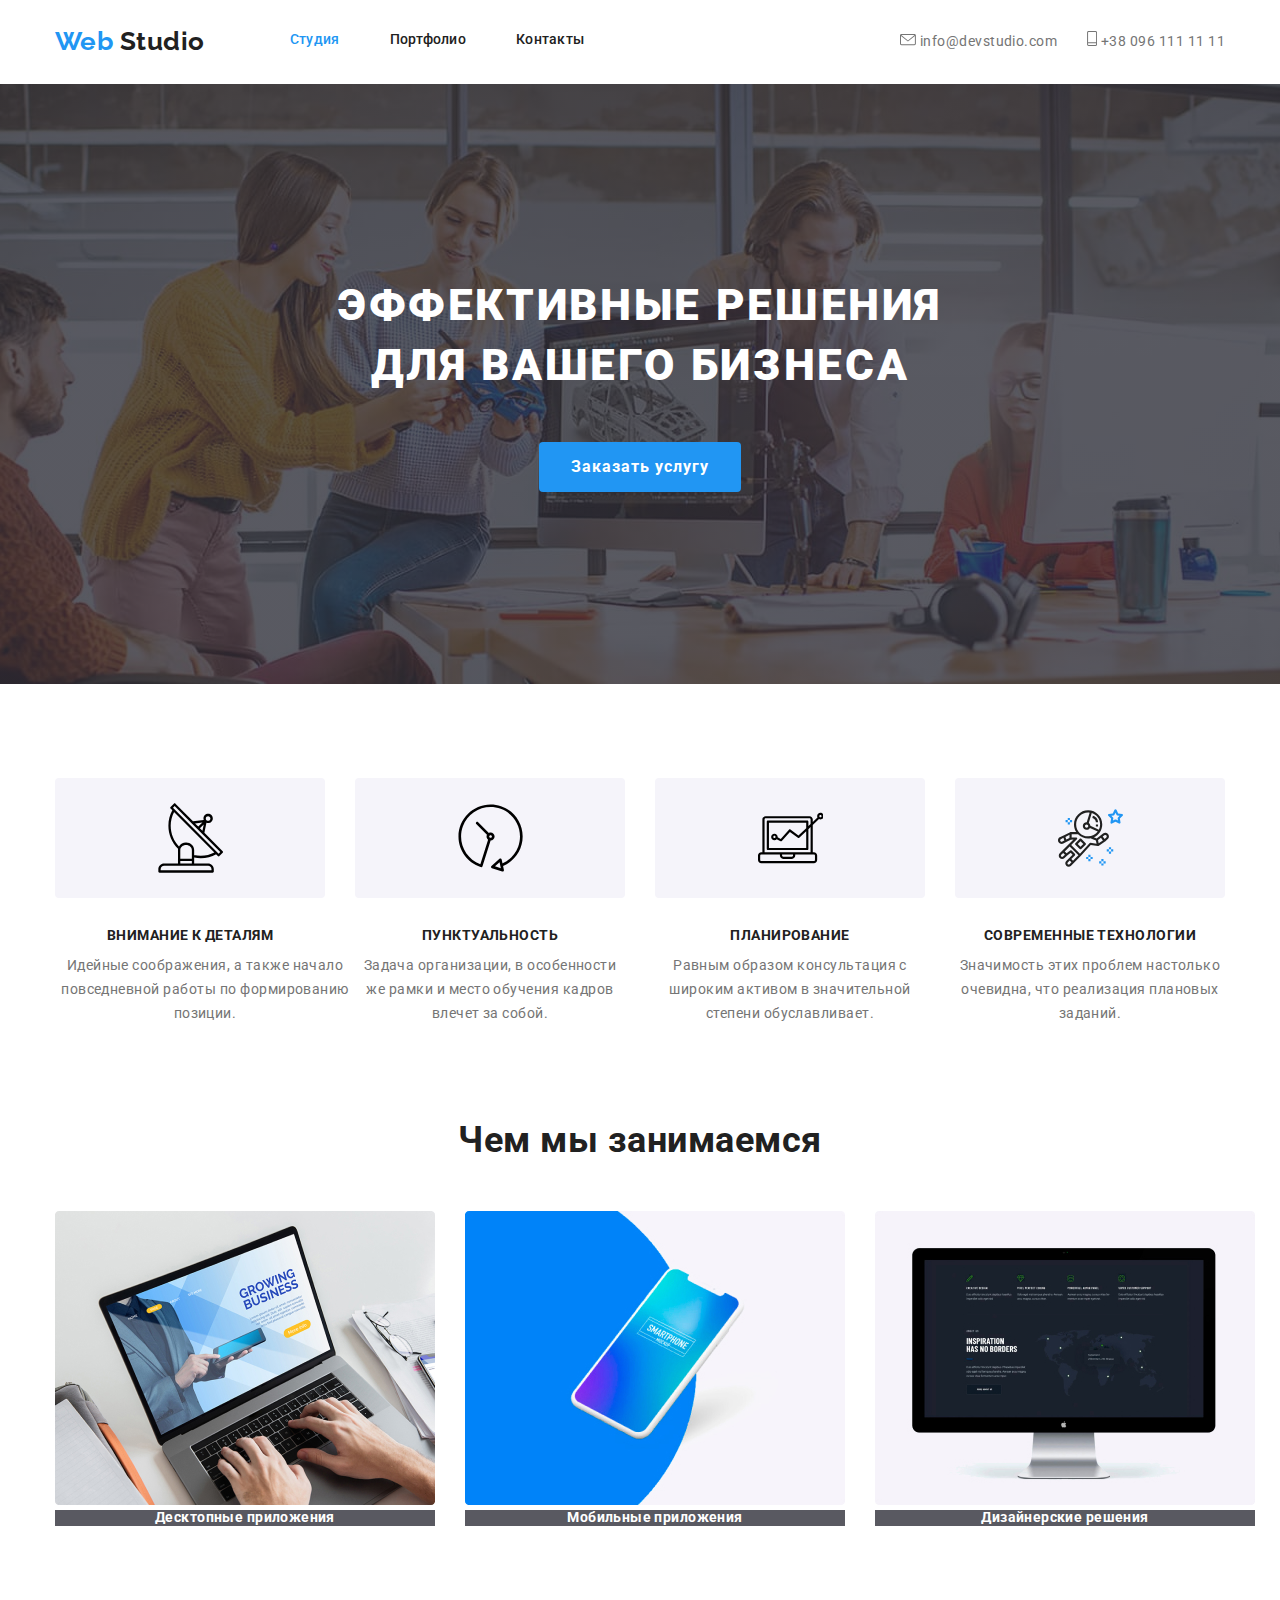
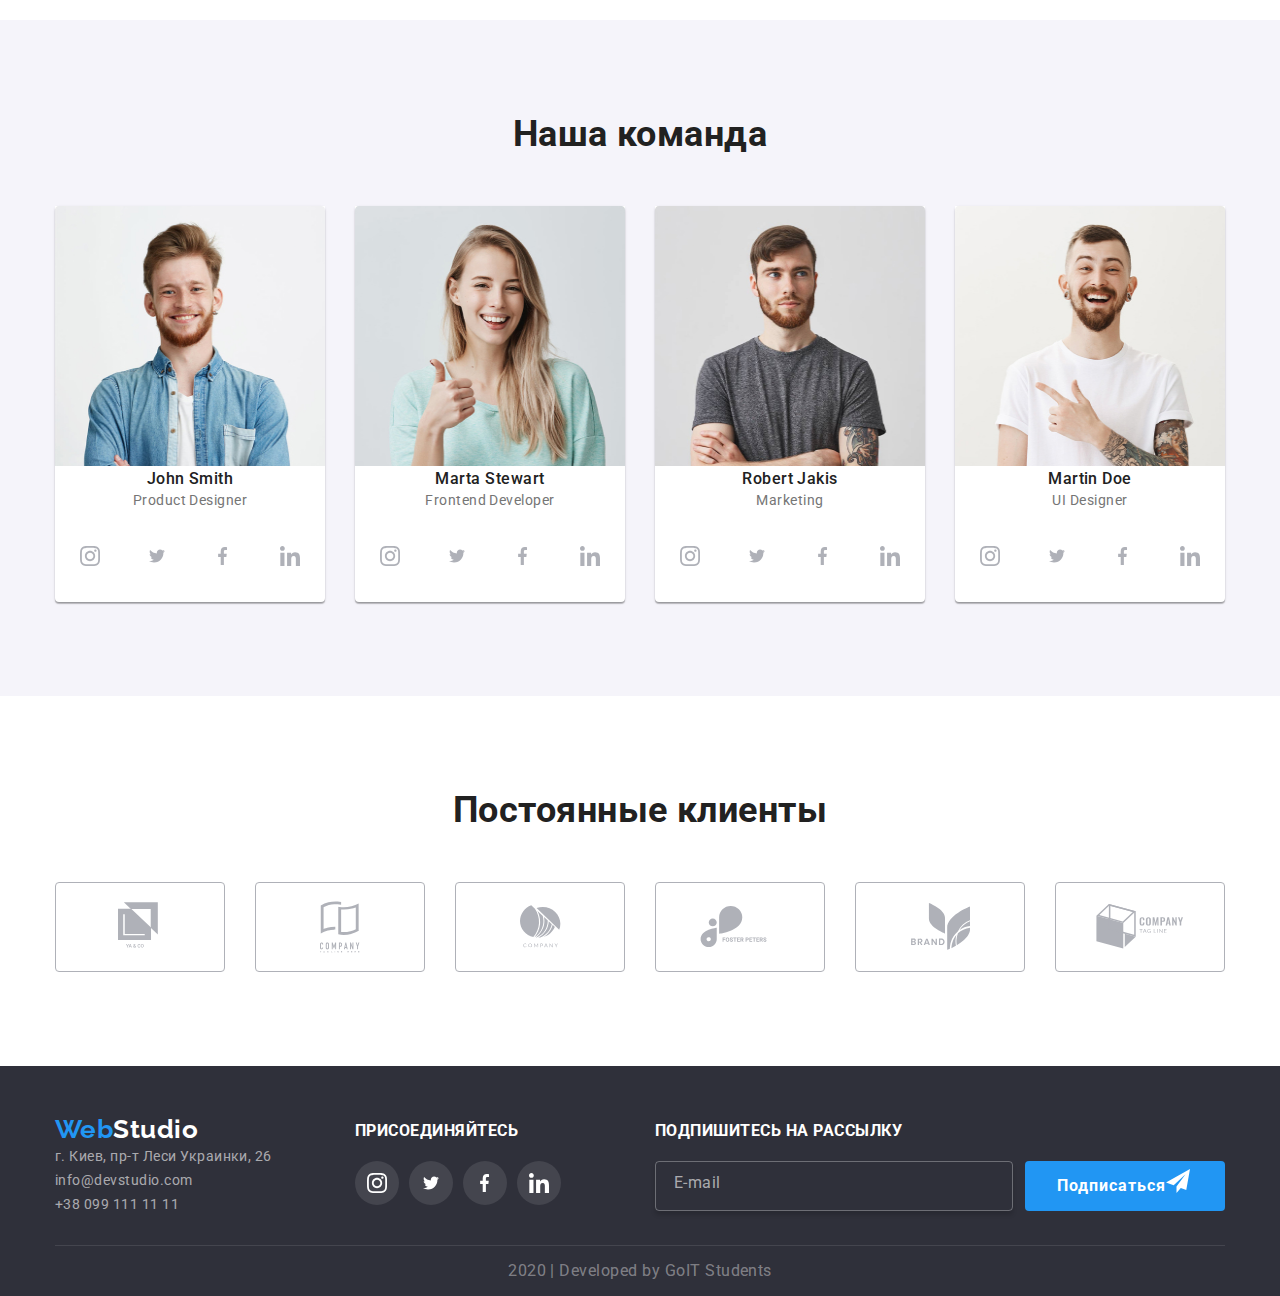
==== index.html @ c57e7f0f "copy home work_4" ====
<!DOCTYPE html>
<html lang="ru">
  <head>
    <meta charset="UTF-8" />
    <meta name="viewport" content="width=device-width, initial-scale=1.0" />
    <title>Document</title>
    <link
      href="https://fonts.googleapis.com/css2?family=Raleway&family=Roboto:wght@400;500;700;900&display=swap"
      rel="stylesheet"
    />
    <link
      rel="stylesheet"
      href="https://cdnjs.cloudflare.com/ajax/libs/modern-normalize/0.6.0/modern-normalize.min.css"
    />
    <link rel="stylesheet" href="./css/main.css" />
  </head>
  <body>
    <!--header-->
    <header class="page-header">
      <nav class="container main-nav">
        <a href="index.html" class="logo"
          ><span class="web">Web</span> Studio</a
        >
        <ul class="site-nav list">
          <li class="item"><a href="" class="link current">Студия</a></li>
          <li class="item">
            <a href="./portfolio.html" class="link">Портфолио</a>
          </li>
          <li class="item"><a href="" class="link">Контакты</a></li>
        </ul>
        <ul class="contacts-nav list">
          <li class="item">
            <a
              href="mailto:info@devstudio.com"
              class="contacts header-contacts"
            >
              <svg width="16" height="12" class="mail">
                <use href="./images/symbol-defs.svg#icon-envelope-hover"></use>
              </svg>
              info@devstudio.com</a
            >
          </li>
          <li class="item">
            <a href="tel:+380961111111" class="contacts header-contacts">
              <svg width="10" height="15" class="mail">
                <use href="./images/symbol-defs.svg#icon-Vector"></use>
              </svg>
              +38 096 111 11 11</a
            >
          </li>
        </ul>
      </nav>
    </header>

    <!--Герой-->
    <section class="hero">
      <h1 class="hero-title">
        эффективные решения <br />
        для вашего бизнеса
      </h1>
      <button type="button" class="button">Заказать услугу</button>
    </section>

    <!--наши преимущества-->
    <div class="container">
      <section class="section section-features">
        <h2 class="invisible">наши преимущества</h2>
        <ul class="feature-list list">
          <li class="item-antena">
            <div class="featureses">
              <svg class="featureses-svg" width="65" height="70">
                <use href="./images/symbol-defs.svg#icon-Vector-1"></use>
              </svg>
            </div>
            <h3 class="title">Внимание к деталям</h3>
            <p class="paragraph">
              Идейные соображения, а также начало повседневной работы по
              формированию позиции.
            </p>
          </li>
          <li class="item item-watch">
            <div class="featureses">
              <svg class="featureses-svg" width="65" height="70">
                <use href="./images/symbol-defs.svg#icon-Vector-2"></use>
              </svg>
            </div>
            <h3 class="title">Пунктуальность</h3>
            <p class="paragraph">
              Задача организации, в особенности же рамки и место обучения кадров
              влечет за собой.
            </p>
          </li>
          <li class="item item-diagram">
            <div class="featureses">
              <svg class="featureses-svg" width="65" height="70">
                <use href="./images/symbol-defs.svg#icon-Vector-3"></use>
              </svg>
            </div>
            <h3 class="title">Планирование</h3>
            <p class="paragraph">
              Равным образом консультация с широким активом в значительной
              степени обуславливает.
            </p>
          </li>
          <li class="item item-cosmonaut">
            <div class="featureses">
              <svg class="featureses-svg" width="65" height="70">
                <use href="./images/symbol-defs.svg#icon-astronaut-1"></use>
              </svg>
            </div>
            <h3 class="title">Современные технологии</h3>
            <p class="paragraph">
              Значимость этих проблем настолько очевидна, что реализация
              плановых заданий.
            </p>
          </li>
        </ul>
      </section>
    </div>

    <!--чем мы занимаемся -->
    <div class="container">
      <section class="section">
        <h2 class="section-title">Чем мы занимаемся</h2>
        <ul class="applications-list list">
          <li class="item">
            <img src="./images/img(4).jpg" alt="ноут" />
            <h3 class="title">Десктопные приложения</h3>
          </li>
          <li class="item">
            <img src="./images/box.jpg" alt="мобильный" />
            <h3 class="title">Мобильные приложения</h3>
          </li>
          <li class="item">
            <img src="./images/img(5).jpg" alt="десктоп" />
            <h3 class="title">Дизайнерские решения</h3>
          </li>
        </ul>
      </section>
    </div>

    <!--Наша команда-->
    <section class="section section-team">
      <div class="container">
        <h2 class="section-title">Наша команда</h2>
        <ul class="team-list list">
          <!--John-->
          <li class="item">
            <img
              src="./images/img.jpg"
              alt="John Smith"
              width="270"
              height="260"
            />
            <h3 class="title">John Smith</h3>
            <p class="paragraph">Product Designer</p>
            <ul class="list network">
              <li class="list">
                <a href="" class="social">
                  <svg class="social-svg" width="20" height="20">
                    <use href="./images/symbol-defs.svg#icon-instagram-2"></use>
                  </svg>
                </a>
              </li>
              <li class="list">
                <a href="" class="social">
                  <svg class="social-svg" width="20" height="16">
                    <use href="./images/symbol-defs.svg#icon-twitter-1"></use>
                  </svg>
                </a>
              </li>
              <li class="list">
                <a href="" class="social">
                  <svg class="social-svg" width="10" height="20">
                    <use href="./images/symbol-defs.svg#icon-Vector-4"></use>
                  </svg>
                </a>
              </li>
              <li class="list">
                <a href="" class="social">
                  <svg class="social-svg" width="20" height="20">
                    <use href="./images/symbol-defs.svg#icon-linkedin-1"></use>
                  </svg>
                </a>
              </li>
            </ul>
          </li>
          <!--Marta-->
          <li class="item">
            <img
              src="./images/img(1).jpg"
              class="list"
              alt="Marta Stewart"
              width="270"
              height="260"
            />
            <h3 class="title">Marta Stewart</h3>
            <p class="paragraph">Frontend Developer</p>
            <ul class="list network">
              <li class="list">
                <a href="" class="social">
                  <svg class="social-svg" width="20" height="20">
                    <use href="./images/symbol-defs.svg#icon-instagram-2"></use>
                  </svg>
                </a>
              </li>
              <li class="list">
                <a href="" class="social">
                  <svg class="social-svg" width="20" height="16">
                    <use href="./images/symbol-defs.svg#icon-twitter-1"></use>
                  </svg>
                </a>
              </li>
              <li class="list">
                <a href="" class="social">
                  <svg class="social-svg" width="10" height="20">
                    <use href="./images/symbol-defs.svg#icon-Vector-4"></use>
                  </svg>
                </a>
              </li>
              <li class="list">
                <a href="" class="social">
                  <svg class="social-svg" width="20" height="20">
                    <use href="./images/symbol-defs.svg#icon-linkedin-1"></use>
                  </svg>
                </a>
              </li>
            </ul>
          </li>
          <!--Robert-->
          <li class="item">
            <img
              src="./images/img(2).jpg"
              alt="Robert Jakis"
              width="270"
              height="260"
            />
            <h3 class="title">Robert Jakis</h3>
            <p class="paragraph">Marketing</p>
            <ul class="list network">
              <li class="list">
                <a href="" class="social">
                  <svg class="social-svg" width="20" height="20">
                    <use href="./images/symbol-defs.svg#icon-instagram-2"></use>
                  </svg>
                </a>
              </li>
              <li class="list">
                <a href="" class="social">
                  <svg class="social-svg" width="20" height="16">
                    <use href="./images/symbol-defs.svg#icon-twitter-1"></use>
                  </svg>
                </a>
              </li>
              <li class="list">
                <a href="" class="social">
                  <svg class="social-svg" width="10" height="20">
                    <use href="./images/symbol-defs.svg#icon-Vector-4"></use>
                  </svg>
                </a>
              </li>
              <li class="list">
                <a href="" class="social">
                  <svg class="social-svg" width="20" height="20">
                    <use href="./images/symbol-defs.svg#icon-linkedin-1"></use>
                  </svg>
                </a>
              </li>
            </ul>
          </li>
          <!--Martin-->
          <li class="item">
            <img
              src="./images/img(3).jpg"
              alt="Martin Doe"
              width="270"
              height="260"
            />
            <h3 class="title">Martin Doe</h3>
            <p class="paragraph">UI Designer</p>
            <ul class="list network">
              <li class="list">
                <a href="" class="social">
                  <svg class="social-svg" width="20" height="20">
                    <use href="./images/symbol-defs.svg#icon-instagram-2"></use>
                  </svg>
                </a>
              </li>
              <li class="list">
                <a href="" class="social">
                  <svg class="social-svg" width="20" height="16">
                    <use href="./images/symbol-defs.svg#icon-twitter-1"></use>
                  </svg>
                </a>
              </li>
              <li class="list">
                <a href="" class="social">
                  <svg class="social-svg" width="10" height="20">
                    <use href="./images/symbol-defs.svg#icon-Vector-4"></use>
                  </svg>
                </a>
              </li>
              <li class="list">
                <a href="" class="social">
                  <svg class="social-svg" width="20" height="20">
                    <use href="./images/symbol-defs.svg#icon-linkedin-1"></use>
                  </svg>
                </a>
              </li>
            </ul>
          </li>
        </ul>
      </div>
    </section>

    <!--Постоянные клиенты-->
    <div class="container">
      <section class="section">
        <h2 class="section-title">Постоянные клиенты</h2>
        <ul class="clients-list list">
          <li class="item">
            <a href="" class="link-clients">
              <svg class="clients-svg" width="44" height="49">
                <use href="./images/symbol-defs.svg#icon-logo-1"></use>
              </svg>
            </a>
          </li>
          <li class="item">
            <a href="" class="link-clients">
              <svg class="clients-svg" width="40" height="52">
                <use href="./images/symbol-defs.svg#icon-logo-2"></use>
              </svg>
            </a>
          </li>
          <li class="item">
            <a href="" class="link-clients">
              <svg class="clients-svg" width="41" height="43">
                <use href="./images/symbol-defs.svg#icon-logo-3"></use>
              </svg>
            </a>
          </li>
          <li class="item">
            <a href="" class="link-clients">
              <svg class="clients-svg" width="80" height="42">
                <use href="./images/symbol-defs.svg#icon-logo-4"></use>
              </svg>
            </a>
          </li>
          <li class="item">
            <a href="" class="link-clients">
              <svg class="clients-svg" width="59" height="47">
                <use href="./images/symbol-defs.svg#icon-logo-5"></use>
              </svg>
            </a>
          </li>
          <li class="item">
            <a href="" class="link-clients">
              <svg class="clients-svg" width="88" height="45">
                <use href="./images/symbol-defs.svg#icon-logo-6"></use>
              </svg>
            </a>
          </li>
        </ul>
      </section>
    </div>

    <!--footer-->
    <footer class="page-footer">
      <div class="container">
        <div class="footer-border">
          <div class="footer-info">
            <a href="./index.html " class="logo"
              ><span class="web">Web</span><span class="studio">Studio</span></a
            >
            <address class="address list">
              г. Киев, пр-т Леси Украинки, 26 <br />
              <a href="mailto:info@devstudio.com" class="contacts"
                >info@devstudio.com</a
              ><br />
              <a href="tel:+380991111111" class="contacts">+38 099 111 11 11</a>
            </address>
          </div>
          <div class="footer-network">
            <b class="action">ПРИСОЕДИНЯЙТЕСЬ</b>
            <ul class="network list">
              <li class="list">
                <a href="" class="social">
                  <svg class="social-svg" width="20" height="20">
                    <use
                      href="./images/symbol-defs.svg#icon-instagram-2"
                      class="white"
                    ></use>
                  </svg>
                </a>
              </li>
              <li class="list">
                <a href="" class="social">
                  <svg class="social-svg" width="20" height="16">
                    <use
                      href="./images/symbol-defs.svg#icon-twitter-1 "
                      class="white"
                    ></use>
                  </svg>
                </a>
              </li>
              <li class="list">
                <a href="" class="social">
                  <svg class="social-svg" width="10" height="20">
                    <use
                      href="./images/symbol-defs.svg#icon-Vector-4"
                      class="white"
                    ></use>
                  </svg>
                </a>
              </li>
              <li class="list">
                <a href="" class="social">
                  <svg class="social-svg" width="20" height="20">
                    <use
                      href="./images/symbol-defs.svg#icon-linkedin-1"
                      class="white"
                    ></use>
                  </svg>
                </a>
              </li>
            </ul>
          </div>
          <div class="footer-subscribe">
            <b class="action">ПОДПИШИТЕСЬ НА РАССЫЛКУ</b>
            <div class="subscribe">
              <div class="subscribe-email">E-mail</div>
              <button type="button" class="button">
                Подписаться
                <a href="">
                  <svg class="social-svg" width="24" height="24">
                    <use
                      href="./images/symbol-defs.svg#icon-icon-send"
                      class="white"
                    ></use>
                  </svg>
                </a>
              </button>
            </div>
          </div>
        </div>
      </div>
      <div class="sign">
        <p>2020 | Developed by GoIT Students</p>
      </div>
    </footer>
  </body>
</html>
---- css/main.css ----
/* цвет основного текста #212121 */

/* вторичный цвет текста #757575 */

/* акцент #2196F3 */

/* белый #FFFFFF */

/* вторичный цвет фона */

:root {
  --primary-text-color: #212121;
  --title-text-color: #757575;
  --accent-color: #2196f3;
}

body {
  background-color: #fff;
  color: var(--primary-text-color);

  font-family: Roboto, sans-serif;
  letter-spacing: 0.03em;
}

/* утиліти */

.list {
  padding: 0;
  margin: 0;
  list-style: none;
}

.container {
  margin-left: auto;
  margin-right: auto;
  width: 1200px;

  padding-left: 15px;
  padding-right: 15px;
}

/* невидимый */
.invisible {
  position: absolute;
  width: 1px;
  height: 1px;
  margin: -1px;
  border: 0px;
  padding: 0px;
  clip: rect(0 0 0 0);
  overflow: hidden;
}

/* ШАПКА */

/* page-header */

.page-header {
  background-color: #fff;
}

/*logo*/

.logo {
  color: var(--primary-text-color);
  font-family: Raleway, sans-serif;

  font-weight: 700;
  font-size: 26px;
  line-height: 1.2;
  text-decoration: none;
}

.web {
  color: var(--accent-color);
}

.logo:hover,
.logo:focus {
  color: var(--accent-color);
}

.mail {
  fill: currentColor;
}

/* main nav */

.main-nav {
  display: flex;
  align-items: center;
  justify-content: flex-start;
}

/* Site-nav */

.site-nav {
  display: flex;
  margin-left: 85px;
}

.site-nav .item + .item {
  margin-left: 50px;
}

/* .site-nav .item:not(:last-child) {
  margin-right: 50px;
} */

.site-nav .link {
  display: block;
  padding-top: 32px;
  padding-bottom: 32px;

  color: var(--primary-text-color);

  text-decoration: none;
  font-weight: 500;
  font-size: 14px;
  line-height: 1.14;
  letter-spacing: 0.02em;
  border-bottom: 4px solid transparent;
}

.site-nav .link:hover,
.site-nav .link:focus {
  color: var(--accent-color);
}

.site-nav .current {
  color: var(--accent-color);
}

/* Contacts */

.contacts-nav {
  display: flex;
  margin-left: auto;
}

.contacts-nav .item + .item {
  margin-left: 30px;
}

.contacts-nav .item {
  color: var(--title-text-color);
}

.contacts-nav .item:hover,
.contacts-nav .item:focus {
  color: var(--accent-color);
}

.contacts {
  text-decoration: none;
  color: rgba(255, 255, 255, 0.6);
  font-style: normal;
  font-size: 14px;
  line-height: 1.71;
}

.contacts:hover,
.contacts:focus {
  color: var(--accent-color);
}

.header-contacts {
  color: currentColor;
  text-decoration: none;
}

/* Hero */

.hero {
  max-width: 1600px;
  min-height: 600px;
  margin-left: auto;
  margin-right: auto;
  background-image: linear-gradient(
      to right,
      rgba(47, 48, 58, 0.8),
      rgba(47, 48, 58, 0.8)
    ),
    url("../images/hero.jpg");
  background-repeat: no-repeat;
  background-position: center;
  background-size: cover;
  text-align: center;
  display: flex;
  flex-direction: column;
  align-items: center;
  justify-content: center;
}

.hero-title {
  margin-top: 0;
  margin-bottom: 46px;

  color: #fff;
  font-weight: 900;
  font-size: 44px;
  line-height: 1.36;
  text-align: center;
  letter-spacing: 0.06em;
  text-transform: uppercase;
}

/* button */

.button {
  display: flex;
  align-items: center;
  text-align: center;
  margin-left: auto;
  margin-right: auto;
  border-radius: 4px;
  padding: 10px 32px;
  min-width: 200px;
  height: 50px;
  border: transparent;

  text-decoration: none;

  color: #fff;
  background-color: var(--accent-color);

  font-weight: 700;
  font-size: 16px;
  line-height: 1.87;

  letter-spacing: 0.06em;

  cursor: pointer;
}

.button:hover,
.button:focus {
  color: var(--accent-color);
  background-color: #fff;
}

/* Section */

.section {
  text-align: center;
  margin-left: auto;
  margin-right: auto;
  padding-bottom: 94px;
  padding-top: 94px;
}

.section-title {
  margin-top: 0;
  margin-bottom: 50px;
  color: var(--primary-text-color);

  font-weight: 700;
  font-size: 36px;
  line-height: 1.16;
  text-align: center;
}

.title {
  margin-top: 0;
  margin-bottom: 0;
}

/* Features */
.section-features {
  padding-bottom: 0;
}

.feature-list {
  display: flex;
}

.feature-list .item + .item {
  margin-left: 30px;
}

.feature-list .item {
  width: 270px;
}

.feature-list .title {
  margin-top: 0;
  margin-bottom: 10px;
  width: 270px;

  color: var(--primary-text-color);

  font-weight: 700;
  font-size: 14px;
  line-height: 1.14;
  text-transform: uppercase;
}

.featureses {
  width: 270px;
  height: 120px;
  background-color: #f5f4fa;
  margin-bottom: 30px;
  display: flex;
  align-items: center;
  border-radius: 4px;
}

.featureses-svg {
  margin: auto;
}

/* Examples */

.applications-list {
  display: flex;
}

.applications-list .item + .item {
  margin-left: 30px;
}

.applications-list .title {
  color: #fff;
  background-color: rgba(47, 48, 58, 0.8);

  font-weight: 700;
  font-size: 14px;
  line-height: 1.14;
  text-align: center;
  letter-spacing: 0.03em;
}

/* Team */

.section-team {
  background-color: #f5f4fa;
}

.team-list {
  display: flex;
  text-align: center;
}

.team-list > li {
  background-color: #fff;
  box-shadow: 0px 2px 1px rgba(0, 0, 0, 0.2), 0px 1px 1px rgba(0, 0, 0, 0.14),
    0px 1px 3px rgba(0, 0, 0, 0.12);
  border-radius: 4px;
  padding-bottom: 24px;
  width: calc((100% - 3 * 30px) / 4);
}

.team-list .item + .item {
  margin-left: 30px;
}

.team-list .title {
  color: var(--primary-text-color);

  font-weight: 500;
  font-size: 16px;
  line-height: 1.18;
  text-align: center;
}

.list .network {
  display: flex;
  flex-direction: row;
  flex-wrap: wrap;
  justify-content: space-evenly;
}

.social {
  width: 44px;
  height: 44px;
  border-radius: 50%;
  display: flex;
  align-items: center;
  justify-content: center;
  color: #afb1b8;
}

.social:hover,
.social:focus {
  color: #fff;
  background-color: var(--accent-color);
}

.social-svg {
  fill: currentColor;
}

/* clients */

.clients-list {
  display: flex;
  text-align: center;
  justify-content: center;
}

.clients-list .item {
  display: flex;
  justify-content: center;
  min-width: 170px;
  height: 90px;
  border: 1px solid #afb1b8;
  border-radius: 4px;
  width: 170px;
}

.clients-list .item:hover,
.clients-list .item:focus {
  border: 1px solid var(--accent-color);
}

.clients-list .item + .item {
  margin-left: 30px;
}

.paragraph {
  margin-top: 0;
  margin-bottom: 0;
  color: var(--title-text-color);

  font-size: 14px;
  line-height: 1.71;
}

.link-clients {
  width: 100%;
  height: 100%;
  display: flex;
  align-items: center;
  justify-content: center;
  color: #afb1b8;
}

.link-clients:hover,
.link-clients:focus {
  color: var(--accent-color);
}

.clients-svg {
  fill: currentColor;
}

/* footer */

.page-footer {
  background-color: #2f303a;
}

.footer-border {
  display: flex;
  padding-bottom: 28px;
  border-bottom: 1px solid rgba(255, 255, 255, 0.1);
}

.footer-info {
  margin-top: 48px;
  width: 231px;
}

.footer-info .logo {
  margin-bottom: 10px;
}

.footer-network {
  display: flex;
  flex-direction: column;
  margin-top: 56px;
  margin-left: 69px;
}

.network {
  display: flex;
  margin-top: 21px;
}

.network .list + .list {
  margin-left: 10px;
}

.network .social {
  background-color: rgba(255, 255, 255, 0.1);
}

.network .social:hover,
.network .social:focus {
  background-color: var(--accent-color);
}

.footer-subscribe {
  margin-top: 56px;
  margin-left: 94px;
}

.subscribe {
  display: flex;
  margin-top: 21px;
}

.subscribe-email {
  width: 358px;
  height: 50px;
  border: 1px solid rgba(255, 255, 255, 0.3);
  box-sizing: border-box;
  box-shadow: 0px 4px 4px rgba(0, 0, 0, 0.15);
  border-radius: 4px;
  padding: 12px 18px;
  margin-right: 12px;
  color: rgba(255, 255, 255, 0.6);
}

.white {
  color: #fff;
}

.studio {
  color: #fff;
}

.action {
  color: #fff;
}

/* address */

.address {
  color: rgba(255, 255, 255, 0.6);
  font-style: normal;
  font-size: 14px;
  line-height: 1.71;
}

.sign {
  display: flex;
  justify-content: center;

  color: rgba(255, 255, 255, 0.4);
}

/* классы для портфолио */

/* filter */

.section-filters {
  margin-top: 94px;
  margin-bottom: 50px;
}

.filters {
  display: flex;
  align-items: center;
  justify-content: center;
}

.list-item + .list-item {
  margin-left: 8px;
}

.filter {
  border-radius: 4px;
  padding: 6px 22px;
  border: 1px solid transparent;

  font-weight: 500;
  font-size: 16px;
  line-height: 1.62;
  text-align: center;
  background-color: #f5f4fa;
}

.filter:hover,
.filter:focus {
  color: #fff;
  background-color: var(--accent-color);
}

/* cards */

.cards {
  display: flex;
  flex-wrap: wrap;
}

.element {
  width: 370px;
  margin-right: 30px;
  margin-bottom: 30px;
  border: 1px solid #eeeeee;
  overflow: hidden;
}

.element:nth-child(3n) {
  margin-right: 0;
}

.container-link {
  text-decoration: none;
}

/* name */

.name {
  color: var(--primary-text-color);
}
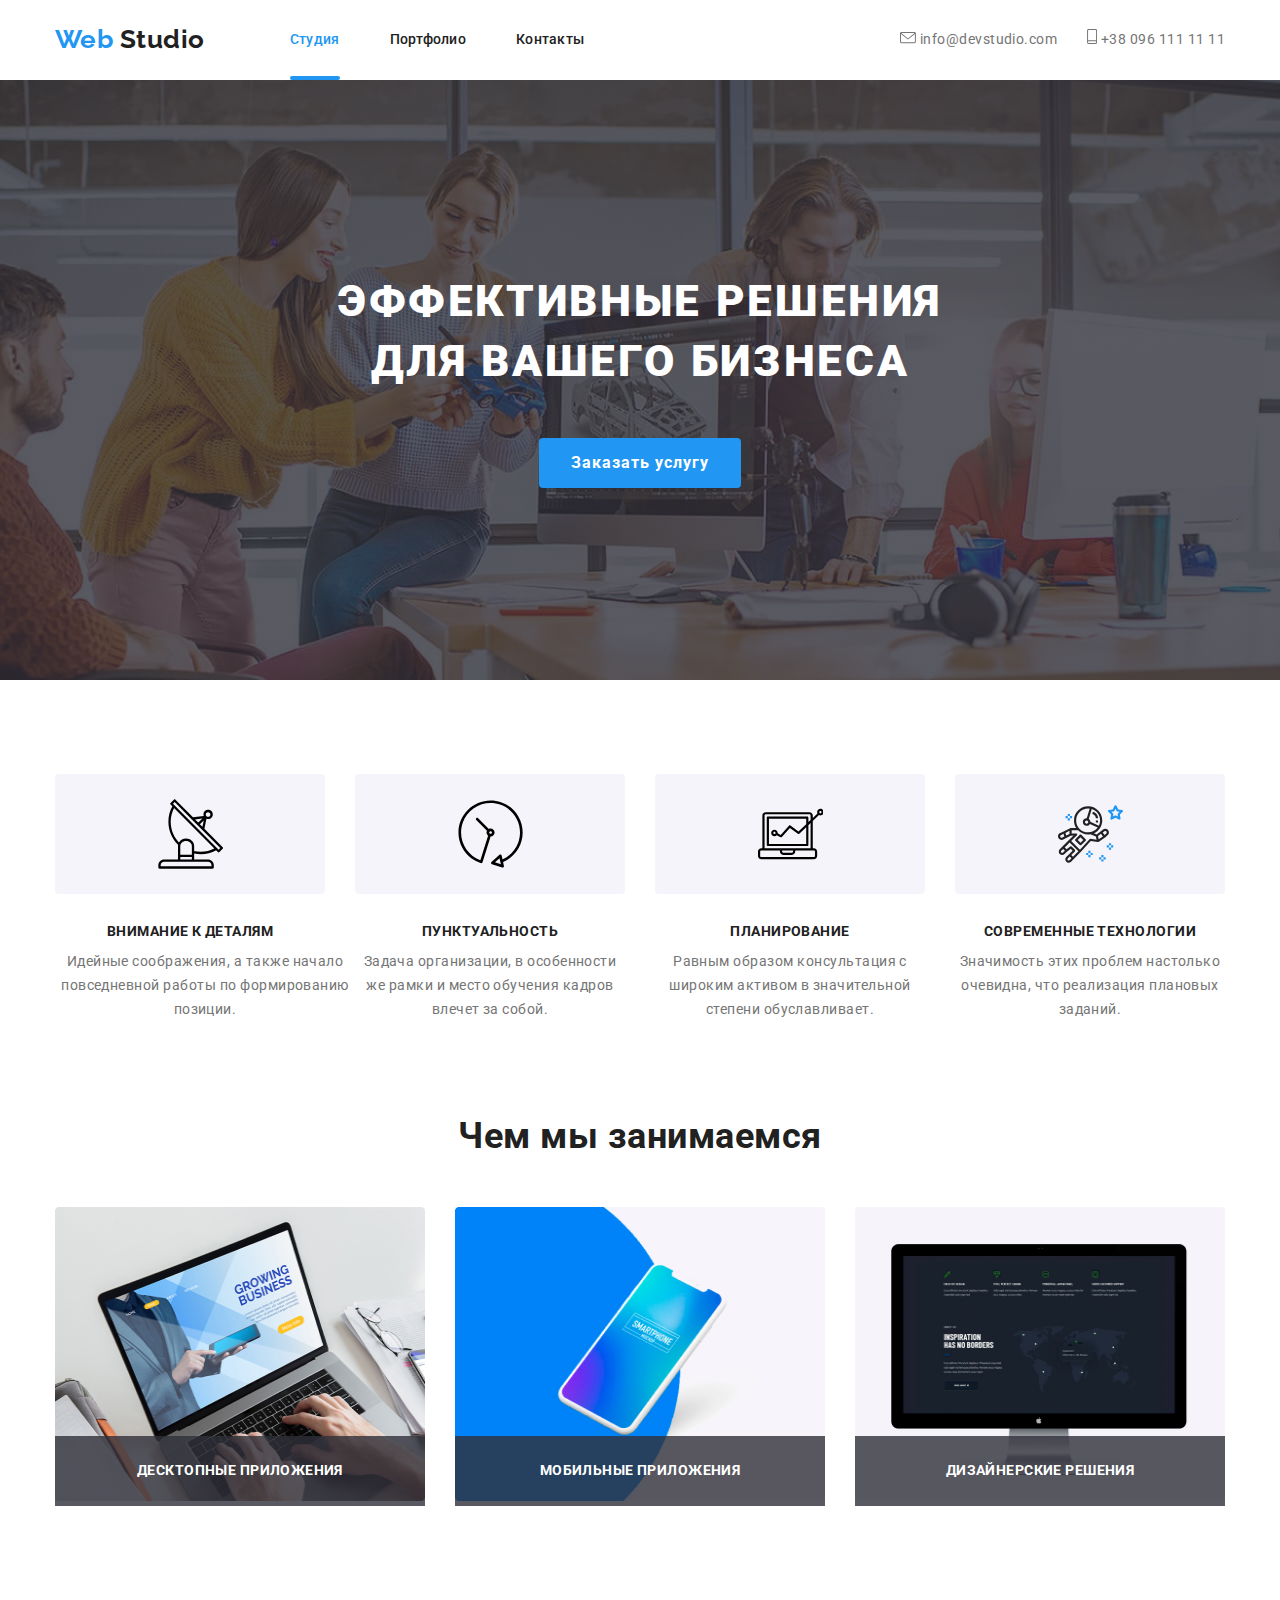
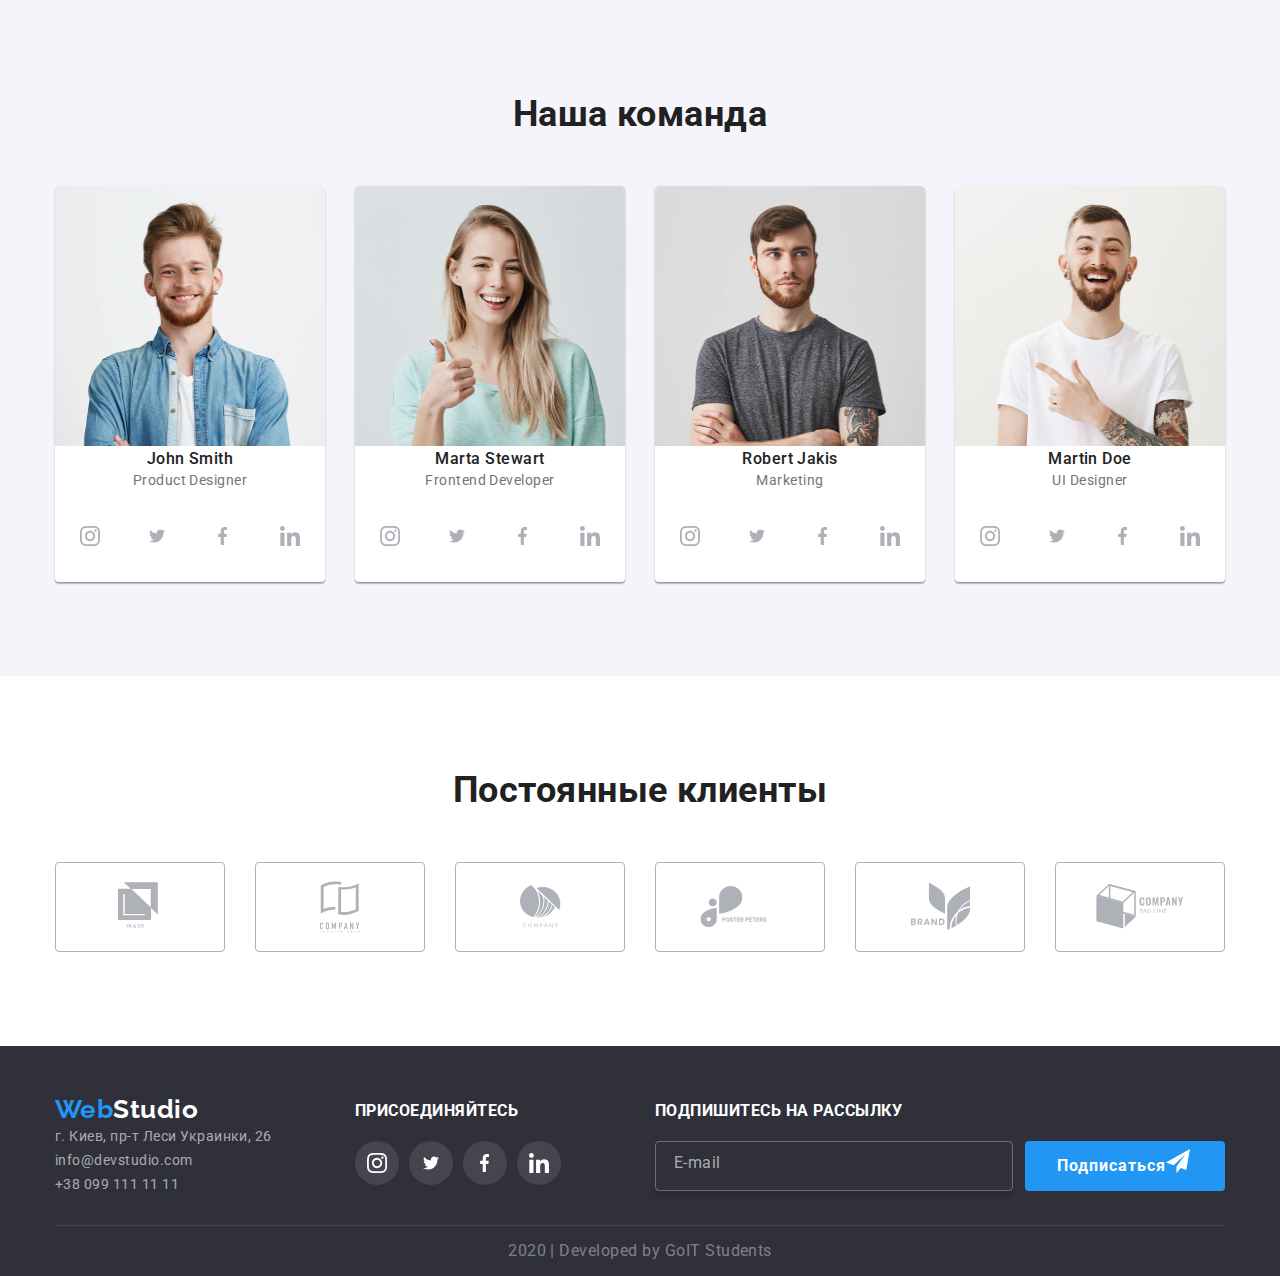
==== commit d50d28e9: "home work_5" ====
--- a/index.html
+++ b/index.html
@@ -22,7 +22,9 @@
           ><span class="web">Web</span> Studio</a
         >
         <ul class="site-nav list">
-          <li class="item"><a href="" class="link current">Студия</a></li>
+          <li class="item">
+            <a href="" class="link current">Студия</a>
+          </li>
           <li class="item">
             <a href="./portfolio.html" class="link">Портфолио</a>
           </li>
@@ -123,17 +125,32 @@
       <section class="section">
         <h2 class="section-title">Чем мы занимаемся</h2>
         <ul class="applications-list list">
-          <li class="item">
-            <img src="./images/img(4).jpg" alt="ноут" />
-            <h3 class="title">Десктопные приложения</h3>
-          </li>
-          <li class="item">
-            <img src="./images/box.jpg" alt="мобильный" />
-            <h3 class="title">Мобильные приложения</h3>
-          </li>
-          <li class="item">
-            <img src="./images/img(5).jpg" alt="десктоп" />
-            <h3 class="title">Дизайнерские решения</h3>
+          <li class="item item-leptop">
+            <img
+              src="./images/img(4).jpg"
+              width="370"
+              height="294"
+              alt="ноут"
+            />
+            <h3 class="title title-thumb">ДЕСКТОПНЫЕ ПРИЛОЖЕНИЯ</h3>
+          </li>
+          <li class="item item-leptop">
+            <img
+              src="./images/box.jpg"
+              width="370"
+              height="294"
+              alt="мобильный"
+            />
+            <h3 class="title title-thumb">МОБИЛЬНЫЕ ПРИЛОЖЕНИЯ</h3>
+          </li>
+          <li class="item item-leptop">
+            <img
+              src="./images/img(5).jpg"
+              width="370"
+              height="294"
+              alt="десктоп"
+            />
+            <h3 class="title title-thumb">ДИЗАЙНЕРСКИЕ РЕШЕНИЯ</h3>
           </li>
         </ul>
       </section>
--- a/css/main.css
+++ b/css/main.css
@@ -108,6 +108,7 @@
 } */
 
 .site-nav .link {
+  position: relative;
   display: block;
   padding-top: 32px;
   padding-bottom: 32px;
@@ -119,7 +120,18 @@
   font-size: 14px;
   line-height: 1.14;
   letter-spacing: 0.02em;
-  border-bottom: 4px solid transparent;
+}
+
+.item .current::after {
+  content: "";
+  position: absolute;
+  left: 0;
+  bottom: 0;
+  display: block;
+  width: 100%;
+  height: 4px;
+  border-radius: 2px;
+  background-color: var(--accent-color);
 }
 
 .site-nav .link:hover,
@@ -320,14 +332,26 @@
 }
 
 .applications-list .title {
-  color: #fff;
-  background-color: rgba(47, 48, 58, 0.8);
-
   font-weight: 700;
   font-size: 14px;
   line-height: 1.14;
   text-align: center;
   letter-spacing: 0.03em;
+}
+
+.item-leptop {
+  position: relative;
+}
+
+.title-thumb {
+  color: #fff;
+  background: rgba(47, 48, 58, 0.8);
+  padding-bottom: 0px;
+  position: absolute;
+  bottom: 0px;
+  width: 370px;
+  height: 70px;
+  padding: 27px;
 }
 
 /* Team */
@@ -582,14 +606,15 @@
 .cards {
   display: flex;
   flex-wrap: wrap;
+  padding-bottom: 95px;
 }
 
 .element {
-  width: 370px;
+  width: calc((100% - 60px) / 3);
   margin-right: 30px;
   margin-bottom: 30px;
-  border: 1px solid #eeeeee;
   overflow: hidden;
+  transition: box-shadow 250ms cubic-bezier(0.4, 0, 0.2, 1);
 }
 
 .element:nth-child(3n) {
@@ -597,11 +622,64 @@
 }
 
 .container-link {
-  text-decoration: none;
-}
-
-/* name */
+  display: block;
+}
+
+.image {
+  display: block;
+  max-width: 100%;
+  height: auto;
+}
+
+.thumb {
+  position: relative;
+  overflow: hidden;
+}
+
+.element-overlay {
+  display: flex;
+  position: absolute;
+  left: 0;
+  top: 0;
+  padding-left: 24px;
+  padding-right: 24px;
+  align-items: center;
+  text-align: left;
+  width: 100%;
+  height: 100%;
+  transform: translateY(100%);
+  background-color: rgba(33, 150, 243, 0.9);
+}
+
+.container-link:hover .element-overlay,
+.container-link:focus .element-overlay {
+  transform: translateY(0);
+}
+
+.overlay-paragraph {
+  font-size: 18px;
+  line-height: 1.56;
+  color: #fff;
+  margin: 0;
+}
+
+.element-bottom {
+  padding-left: 24px;
+  padding-top: 20px;
+  padding-bottom: 20px;
+  padding-right: 24px;
+  background-color: #fff;
+  border-left: 1px solid #eeeeee;
+  border-right: 1px solid #eeeeee;
+  border-bottom: 1px solid #eeeeee;
+}
 
 .name {
+  font-weight: 700;
+  font-size: 18px;
+  line-height: 2;
+  letter-spacing: 0.06em;
+  margin-top: 0;
+  margin-bottom: 4px;
   color: var(--primary-text-color);
 }
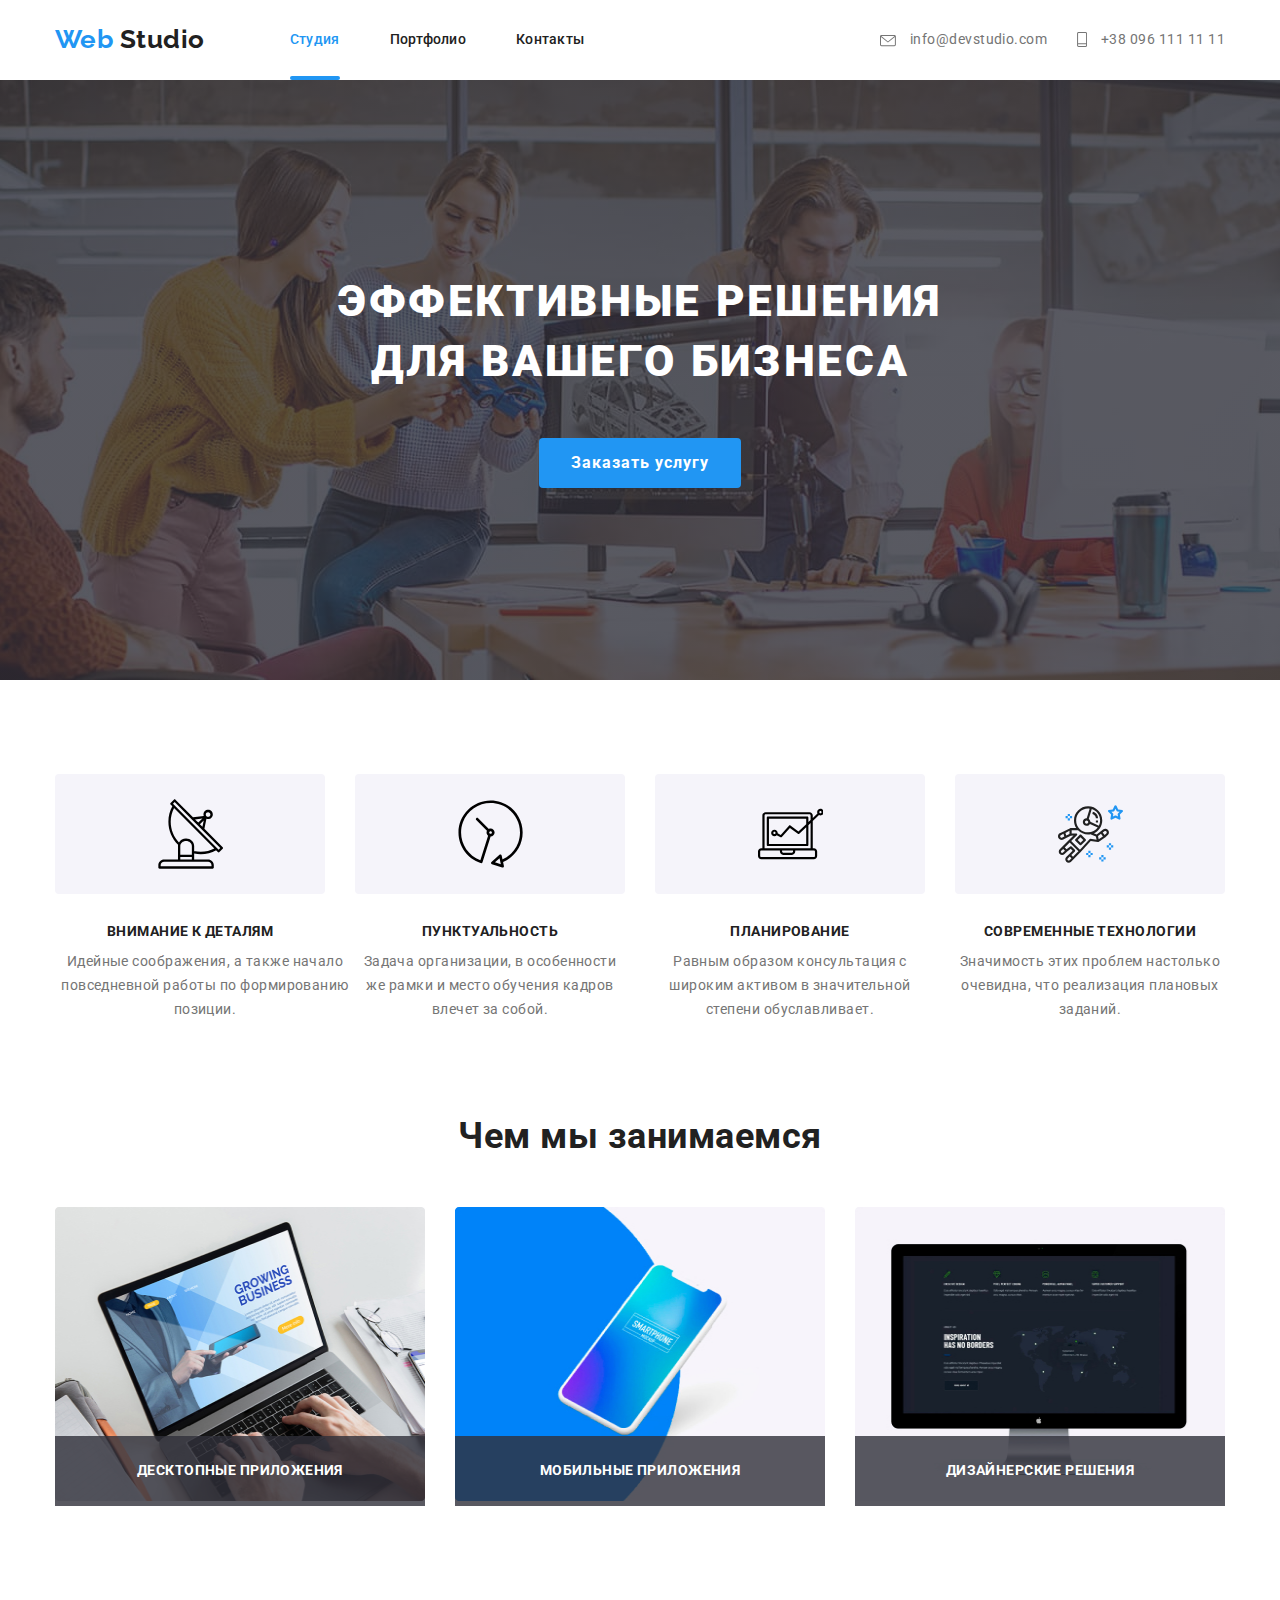
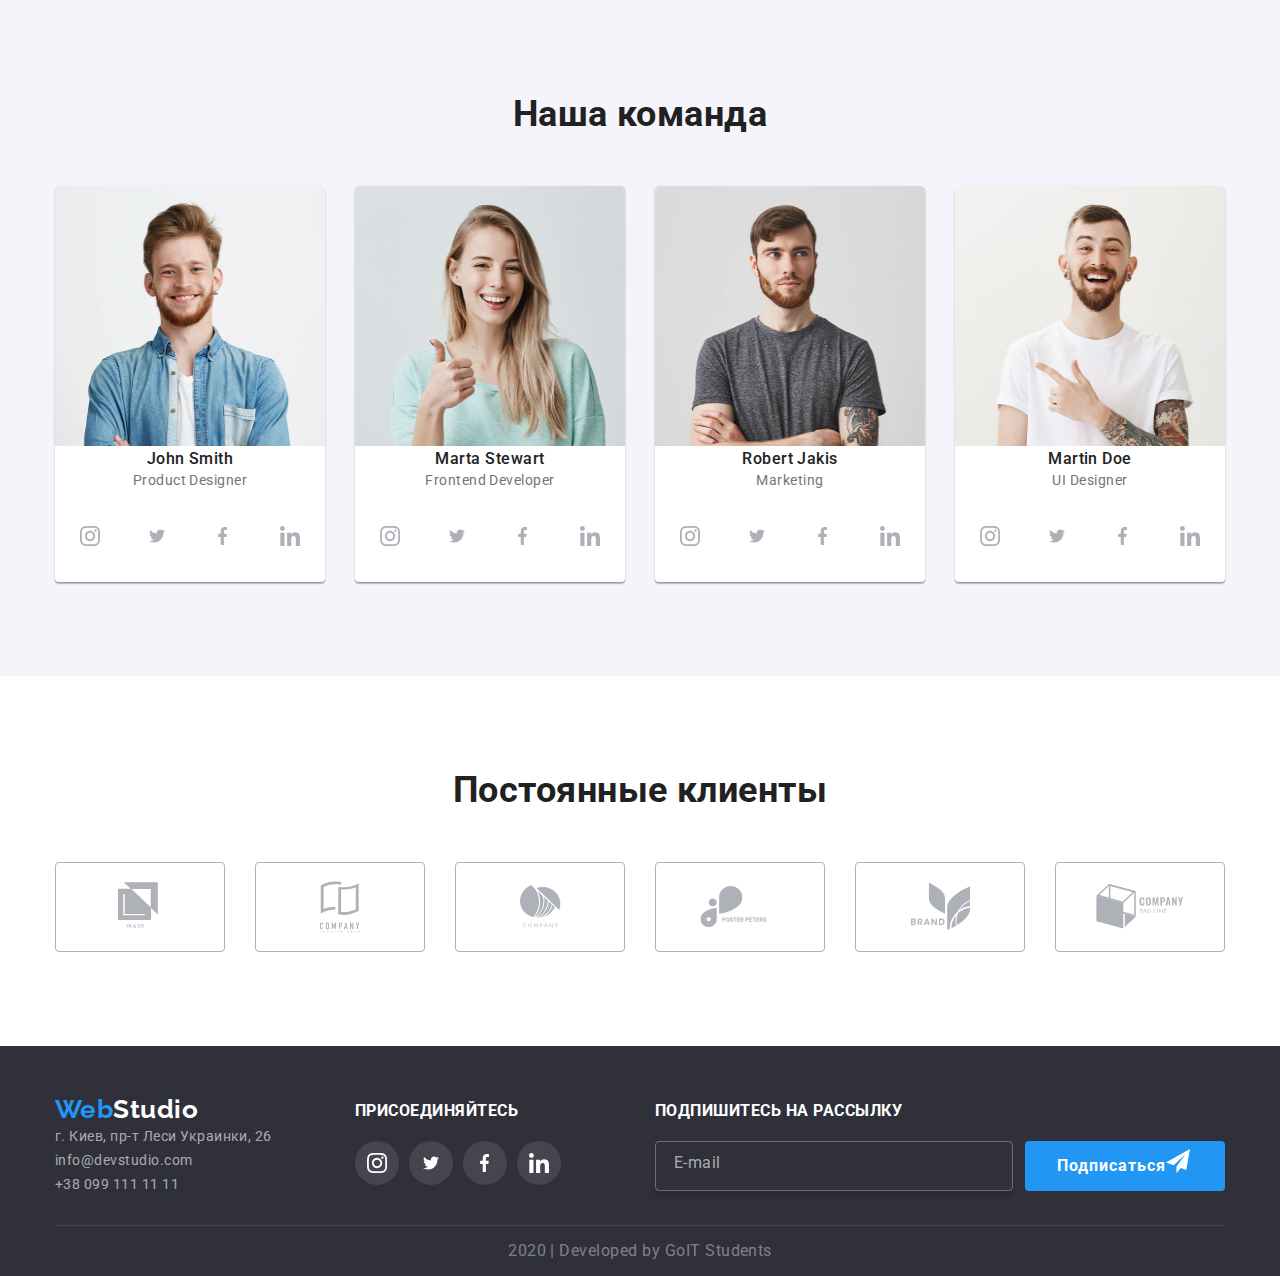
==== commit dd97625e: "home work_5" ====
--- a/index.html
+++ b/index.html
@@ -44,7 +44,7 @@
           </li>
           <li class="item">
             <a href="tel:+380961111111" class="contacts header-contacts">
-              <svg width="10" height="15" class="mail">
+              <svg width="10" height="15" class="mail mail-phone">
                 <use href="./images/symbol-defs.svg#icon-Vector"></use>
               </svg>
               +38 096 111 11 11</a
@@ -445,7 +445,7 @@
           <div class="footer-subscribe">
             <b class="action">ПОДПИШИТЕСЬ НА РАССЫЛКУ</b>
             <div class="subscribe">
-              <div class="subscribe-email">E-mail</div>
+              <div class="subscribe-mail">E-mail</div>
               <button type="button" class="button">
                 Подписаться
                 <a href="">
--- a/css/main.css
+++ b/css/main.css
@@ -69,6 +69,7 @@
   font-size: 26px;
   line-height: 1.2;
   text-decoration: none;
+  transition: color 250ms cubic-bezier(0.4, 0, 0.2, 1);
 }
 
 .web {
@@ -81,6 +82,8 @@
 }
 
 .mail {
+  transform: translateY(3px);
+  margin-right: 10px;
   fill: currentColor;
 }
 
@@ -120,6 +123,7 @@
   font-size: 14px;
   line-height: 1.14;
   letter-spacing: 0.02em;
+  transition: color 250ms cubic-bezier(0.4, 0, 0.2, 1);
 }
 
 .item .current::after {
@@ -169,6 +173,7 @@
   font-style: normal;
   font-size: 14px;
   line-height: 1.71;
+  transition: color 250ms cubic-bezier(0.4, 0, 0.2, 1);
 }
 
 .contacts:hover,
@@ -241,7 +246,7 @@
   line-height: 1.87;
 
   letter-spacing: 0.06em;
-
+  transition: color 250ms cubic-bezier(0.4, 0, 0.2, 1);
   cursor: pointer;
 }
 
@@ -402,6 +407,7 @@
   align-items: center;
   justify-content: center;
   color: #afb1b8;
+  transition: background-color 250ms cubic-bezier(0.4, 0, 0.2, 1);
 }
 
 .social:hover,
@@ -457,6 +463,8 @@
   align-items: center;
   justify-content: center;
   color: #afb1b8;
+  transition: border 250ms cubic-bezier(0.4, 0, 0.2, 1),
+    fill 250ms cubic-bezier(0.4, 0, 0.2, 1);
 }
 
 .link-clients:hover,
@@ -524,7 +532,7 @@
   margin-top: 21px;
 }
 
-.subscribe-email {
+.subscribe-mail {
   width: 358px;
   height: 50px;
   border: 1px solid rgba(255, 255, 255, 0.3);
@@ -593,6 +601,9 @@
   line-height: 1.62;
   text-align: center;
   background-color: #f5f4fa;
+  transition: box-shadow 250ms cubic-bezier(0.4, 0, 0.2, 1),
+    color 250ms cubic-bezier(0.4, 0, 0.2, 1),
+    background-color 250ms cubic-bezier(0.4, 0, 0.2, 1);
 }
 
 .filter:hover,
@@ -649,6 +660,7 @@
   height: 100%;
   transform: translateY(100%);
   background-color: rgba(33, 150, 243, 0.9);
+  transition: transform 250ms cubic-bezier(0.4, 0, 0.2, 1);
 }
 
 .container-link:hover .element-overlay,
